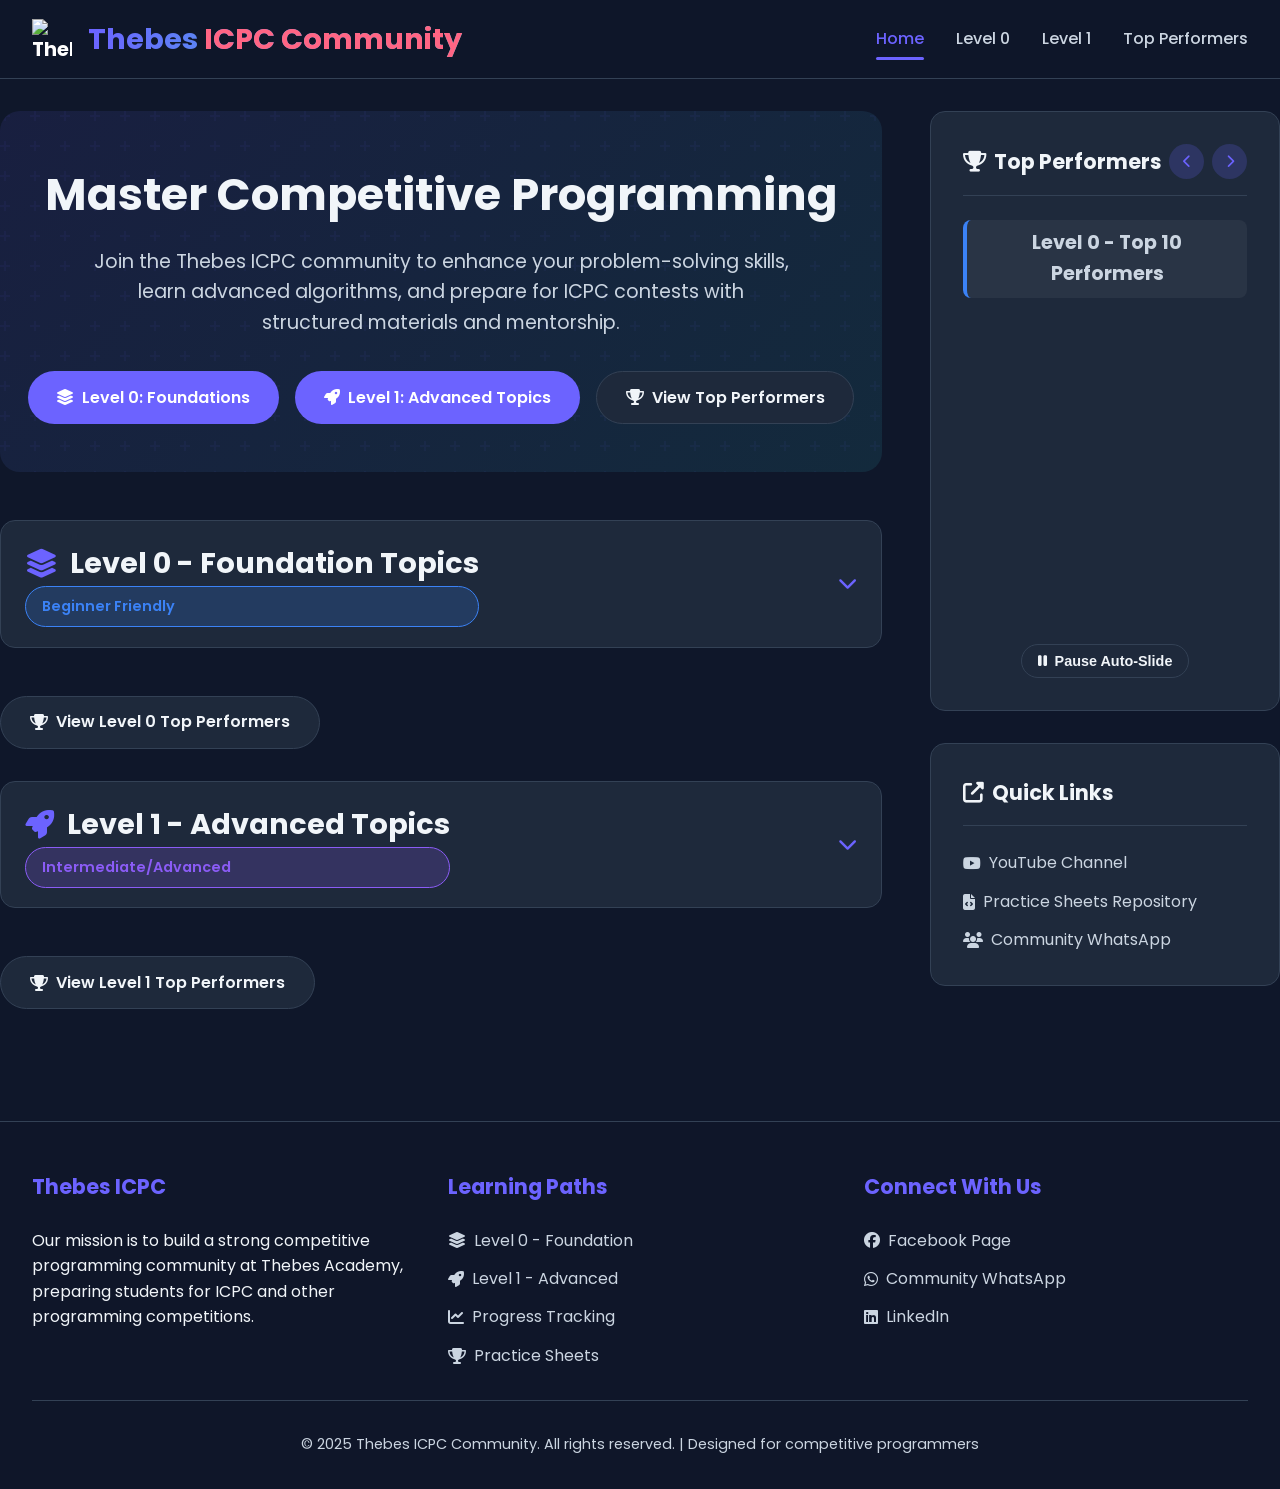
==== index.html @ 1d6b128e "a" ====
<!DOCTYPE html>
<html lang="en">

<head>
  <meta charset="UTF-8" />
  <meta name="viewport" content="width=device-width, initial-scale=1.0" />
  <title>Thebes ICPC Community | Competitive Programming</title>
  <link rel="icon" type="image/png" href="assets/favicon.png">
  <link rel="stylesheet" href="https://cdnjs.cloudflare.com/ajax/libs/font-awesome/6.4.0/css/all.min.css" />
  <link rel="preconnect" href="https://fonts.googleapis.com" />
  <link rel="preconnect" href="https://fonts.gstatic.com" crossorigin />
  <link
    href="https://fonts.googleapis.com/css2?family=Poppins:wght@300;400;500;600;700&family=JetBrains+Mono:wght@300;400;500&display=swap"
    rel="stylesheet" />
  <link rel="stylesheet" href="style.css" />
</head>

<body>
  <script src="pre.js"></script>
  <!-- Header -->
  <header>
    <div class="container nav-container">
      <div class="logo">
        <div class="logo-icon" style="width: 40px; height: 40px; font-size: 1.2rem">
          <img src="assets/logo.png" alt="Thebes ICPC Logo" style="width: 100%; height: 100%; object-fit: contain" />
        </div>
        <div class="logo-text">
          <h1>Thebes <span>ICPC</span><span> Community</span></h1>
        </div>
      </div>

      <nav>
        <button class="mobile-menu-btn" id="mobileMenuBtn">
          <i class="fas fa-bars"></i>
        </button>
        <div class="nav-links" id="navLinks">
          <a href="#home" class="active">Home</a>
          <a href="#level0">Level 0</a>
          <a href="#level1">Level 1</a>
          <a href="#top-performers">Top Performers</a>
        </div>
      </nav>
    </div>
  </header>

  <!-- Practice Sheets Modal -->
  <div class="modal" id="sheetsModal">
    <div class="modal-content">
      <div class="modal-header">
        <h3><i class="fas fa-file-code"></i> Practice Sheets Repository</h3>
        <button class="modal-close" id="modalClose">
          <i class="fas fa-times"></i>
        </button>
      </div>
      <div class="modal-body">
        <div class="modal-buttons">
          <button class="sheet-btn level0-btn" id="level0SheetsBtn">
            <div style="display: flex; align-items: center; gap: 0.8rem">
              <i class="fas fa-layer-group"></i>
              <span>Level 0 Sheets</span>
            </div>
            <i class="fas fa-external-link-alt arrow"></i>
          </button>

          <button class="sheet-btn level1-btn" id="level1SheetsBtn">
            <div style="display: flex; align-items: center; gap: 0.8rem">
              <i class="fas fa-rocket"></i>
              <span>Level 1 Sheets</span>
            </div>
            <i class="fas fa-external-link-alt arrow"></i>
          </button>
        </div>
      </div>
      <div class="modal-footer">
        <p>Click on a level to open its practice sheets</p>
      </div>
    </div>
  </div>

  <!-- Main Content -->
  <div class="container main-layout">
    <!-- Content Section -->
    <main class="content-section">
      <!-- Hero Section -->
      <section class="hero" id="home">
        <h2>Master Competitive Programming</h2>
        <p>
          Join the Thebes ICPC community to enhance your problem-solving
          skills, learn advanced algorithms, and prepare for ICPC contests
          with structured materials and mentorship.
        </p>

        <div class="hero-buttons">
          <a href="#level0" class="btn btn-primary">
            <i class="fas fa-layer-group"></i>
            Level 0: Foundations
          </a>
          <a href="#level1" class="btn btn-primary">
            <i class="fas fa-rocket"></i>
            Level 1: Advanced Topics
          </a>
          <a href="#top-performers" class="btn btn-secondary" id="viewTopPerformersBtn">
            <i class="fas fa-trophy"></i>
            View Top Performers
          </a>
        </div>
      </section>

      <!-- Level 0 Section -->
      <section id="level0">
        <div class="section-header" id="level0-header">
          <div>
            <h2>
              <i class="fas fa-layer-group"></i> Level 0 - Foundation Topics
            </h2>
            <div class="level-indicator level0-indicator">
              Beginner Friendly
            </div>
          </div>
          <i class="fas fa-chevron-down collapse-icon"></i>
        </div>

        <div class="weeks-container" id="level0-content">
          <div class="weeks-grid">
            <script>
              topics("0");
            </script>
          </div>

          <a href="#top-performers" class="btn btn-secondary top-performers-btn">
            <i class="fas fa-trophy"></i>
            View Level 0 Top Performers
          </a>
        </div>
      </section>

      <!-- Level 1 Section -->
      <section id="level1">
        <div class="section-header" id="level1-header">
          <div>
            <h2><i class="fas fa-rocket"></i> Level 1 - Advanced Topics</h2>
            <div class="level-indicator level1-indicator">
              Intermediate/Advanced
            </div>
          </div>
          <i class="fas fa-chevron-down collapse-icon"></i>
        </div>

        <div class="weeks-container" id="level1-content">
          <div class="weeks-grid">
            <script>
              topics("1");
            </script>
          </div>

          <a href="#top-performers" class="btn btn-secondary top-performers-btn">
            <i class="fas fa-trophy"></i>
            View Level 1 Top Performers
          </a>
        </div>
      </section>
    </main>

    <!-- Sidebar -->
    <aside class="sidebar">
      <div class="sidebar-card" id="top-performers">
        <div class="sidebar-header">
          <h3><i class="fas fa-trophy"></i> Top Performers</h3>
          <div class="slide-controls">
            <button class="slide-btn" id="prevSlide">
              <i class="fas fa-chevron-left"></i>
            </button>
            <button class="slide-btn" id="nextSlide">
              <i class="fas fa-chevron-right"></i>
            </button>
          </div>
        </div>

        <div class="top-performers" id="topPerformersContainer">
          <!-- Slide 1: Level 0 Top 10 -->
          <div class="slide level0-slide active" id="slide1">
            <h4 class="slide-title">Level 0 - Top 10 Performers</h4>
            <div class="performer-list">
              <script>
                performers("0");
              </script>
            </div>
          </div>

          <!-- Slide 2: Level 1 Top 3 -->
          <div class="slide level1-slide" id="slide2">
            <h4 class="slide-title">Level 1 - Top 3 Performers</h4>
            <div class="performer-list">
              <script>
                performers("1");
              </script>
            </div>
          </div>
        </div>

        <div style="text-align: center; margin-top: 1.5rem">
          <button class="btn btn-secondary" id="pauseSlideBtn" style="padding: 0.5rem 1rem; font-size: 0.9rem">
            <i class="fas fa-pause"></i> Pause Auto-Slide
          </button>
        </div>
      </div>

      <!-- Quick Links Card -->
      <div class="sidebar-card">
        <div class="sidebar-header">
          <h3><i class="fas fa-external-link-alt"></i> Quick Links</h3>
        </div>
        <div class="footer-links">
          <a href="https://www.youtube.com/@icpc-thebes" target="_blank"><i class="fab fa-youtube"></i> YouTube
            Channel</a>
          <a href="#" id="practiceSheetsBtn"><i class="fas fa-file-code"></i> Practice Sheets Repository</a>
          <a href="https://chat.whatsapp.com/K07D1q4dUjuHZh5fmkBCyW" target="_blank"><i class="fas fa-users"></i>
            Community WhatsApp</a>
        </div>
      </div>
    </aside>
  </div>

  <!-- Footer -->
  <footer>
    <div class="container">
      <div class="footer-content">
        <div class="footer-section">
          <h3>Thebes ICPC</h3>
          <p>
            Our mission is to build a strong competitive programming community
            at Thebes Academy, preparing students for ICPC and other
            programming competitions.
          </p>
        </div>

        <div class="footer-section">
          <h3>Learning Paths</h3>
          <div class="footer-links">
            <a href="#level0"><i class="fas fa-layer-group"></i> Level 0 - Foundation</a>
            <a href="#level1"><i class="fas fa-rocket"></i> Level 1 - Advanced</a>
            <a href="#"><i class="fas fa-chart-line"></i> Progress Tracking</a>
            <a href="#" id="practiceSheetsBtnFooter"><i class="fas fa-trophy"></i> Practice Sheets</a>
          </div>
        </div>

        <div class="footer-section">
          <h3>Connect With Us</h3>
          <div class="footer-links">
            <a href="https://www.facebook.com/thebescpc" target="_blank"><i class="fab fa-facebook"></i> Facebook
              Page</a>
            <a href="https://chat.whatsapp.com/K07D1q4dUjuHZh5fmkBCyW" target="_blank"><i class="fab fa-whatsapp"></i>
              Community WhatsApp</a>
            <a href="https://www.linkedin.com/company/icpc-thebes/" target="_blank"><i class="fab fa-linkedin"></i>
              LinkedIn</a>
          </div>
        </div>
      </div>

      <div class="copyright">
        <p>
          &copy; 2025 Thebes ICPC Community. All rights reserved. | Designed
          for competitive programmers
        </p>
      </div>
    </div>
  </footer>

  <script src="script.js"></script>
</body>

</html>
---- style.css ----
:root {
  --primary: #6c63ff;
  --primary-dark: #554fd8;
  --secondary: #ff6584;
  --accent: #36d1dc;
  --dark-bg: #0f172a;
  --dark-card: #1e293b;
  --dark-border: #334155;
  --text-primary: #f1f5f9;
  --text-secondary: #cbd5e1;
  --success: #10b981;
  --warning: #f59e0b;
  --level0-color: #3b82f6;
  --level1-color: #8b5cf6;
}

* {
  margin: 0;
  padding: 0;
  box-sizing: border-box;
}

body {
  font-family: "Poppins", sans-serif;
  background-color: var(--dark-bg);
  color: var(--text-primary);
  line-height: 1.6;
  overflow-x: hidden;
}

.code-font {
  font-family: "JetBrains Mono", monospace;
}

/* Header & Navigation */
header {
  background-color: rgba(15, 23, 42, 0.95);
  backdrop-filter: blur(10px);
  position: sticky;
  top: 0;
  z-index: 100;
  border-bottom: 1px solid var(--dark-border);
  padding: 1rem 0;
}

.container {
  max-width: 1400px;
  margin: 0 auto;
  padding: 0 2rem;
}

.nav-container {
  display: flex;
  justify-content: space-between;
  align-items: center;
}

.logo {
  display: flex;
  align-items: center;
  gap: 1rem;
}

.logo-icon {
  width: 50px;
  height: 50px;
  /* background: linear-gradient(135deg, var(--primary), var(--accent)); */
  border-radius: 12px;
  display: flex;
  align-items: center;
  justify-content: center;
  font-weight: 700;
  font-size: 1.5rem;
  color: white;
}

.logo-text h1 {
  font-size: 1.8rem;
  background: linear-gradient(to right, var(--primary), var(--accent));
  -webkit-background-clip: text;
  background-clip: text;
  color: transparent;
}

.logo-text span {
  color: var(--secondary);
}

.nav-links {
  display: flex;
  gap: 2rem;
}

.nav-links a {
  color: var(--text-secondary);
  text-decoration: none;
  font-weight: 500;
  transition: all 0.3s;
  padding: 0.5rem 0;
  position: relative;
}

.nav-links a:hover {
  color: var(--primary);
}

.nav-links a.active {
  color: var(--primary);
}

.nav-links a.active::after {
  content: "";
  position: absolute;
  bottom: 0;
  left: 0;
  width: 100%;
  height: 3px;
  background: var(--primary);
  border-radius: 3px;
}

.mobile-menu-btn {
  display: none;
  background: none;
  border: none;
  color: var(--text-primary);
  font-size: 1.5rem;
  cursor: pointer;
}

/* Main Layout */
.main-layout {
  display: flex;
  gap: 2rem;
  padding: 2rem 0;
}

.content-section {
  flex: 1;
  padding-right: 1rem;
}

.sidebar {
  width: 350px;
  flex-shrink: 0;
}

/* Hero Section */
.hero {
  text-align: center;
  padding: 3rem 0;
  background: linear-gradient(135deg,
      rgba(108, 99, 255, 0.1),
      rgba(54, 209, 220, 0.1));
  border-radius: 20px;
  margin-bottom: 3rem;
  position: relative;
  overflow: hidden;
}

.hero::before {
  content: "";
  position: absolute;
  top: 0;
  left: 0;
  width: 100%;
  height: 100%;
  background: url("data:image/svg+xml,%3Csvg width='60' height='60' viewBox='0 0 60 60' xmlns='http://www.w3.org/2000/svg'%3E%3Cg fill='none' fill-rule='evenodd'%3E%3Cg fill='%236c63ff' fill-opacity='0.05'%3E%3Cpath d='M36 34v-4h-2v4h-4v2h4v4h2v-4h4v-2h-4zm0-30V0h-2v4h-4v2h4v4h2V6h4V4h-4zM6 34v-4H4v4H0v2h4v4h2v-4h4v-2H6zM6 4V0H4v4H0v2h4v4h2V6h4V4H6z'/%3E%3C/g%3E%3C/g%3E%3C/svg%3E");
}

.hero h2 {
  font-size: 2.8rem;
  margin-bottom: 1rem;
  position: relative;
}

.hero p {
  font-size: 1.2rem;
  color: var(--text-secondary);
  max-width: 700px;
  margin: 0 auto 2rem;
  position: relative;
}

.hero-buttons {
  display: flex;
  justify-content: center;
  gap: 1rem;
  margin-top: 2rem;
  position: relative;
  flex-wrap: wrap;
}

.btn {
  padding: 0.8rem 1.8rem;
  border-radius: 50px;
  font-weight: 600;
  text-decoration: none;
  transition: all 0.3s;
  display: inline-flex;
  align-items: center;
  gap: 0.5rem;
  border: none;
  cursor: pointer;
  font-size: 1rem;
}

.btn-primary {
  background: var(--primary);
  color: white;
}

.btn-secondary {
  background: var(--dark-card);
  color: var(--text-primary);
  border: 1px solid var(--dark-border);
}

.btn:hover {
  transform: translateY(-5px);
  box-shadow: 0 10px 20px rgba(0, 0, 0, 0.2);
}

/* Collapsible Section Headers */
.section-header {
  display: flex;
  justify-content: space-between;
  align-items: center;
  margin-bottom: 1rem;
  padding: 1.2rem 1.5rem;
  border-radius: 15px;
  background-color: var(--dark-card);
  border: 1px solid var(--dark-border);
  cursor: pointer;
  transition: all 0.3s;
  position: relative;
}

.section-header:hover {
  border-color: var(--primary);
  box-shadow: 0 5px 15px rgba(108, 99, 255, 0.1);
}

.section-header h2 {
  font-size: 1.8rem;
  display: flex;
  align-items: center;
  gap: 0.8rem;
}

.section-header h2 i {
  color: var(--primary);
}

.level-indicator {
  padding: 0.5rem 1rem;
  border-radius: 50px;
  font-size: 0.9rem;
  font-weight: 600;
}

.level0-indicator {
  background: rgba(59, 130, 246, 0.2);
  color: var(--level0-color);
  border: 1px solid var(--level0-color);
}

.level1-indicator {
  background: rgba(139, 92, 246, 0.2);
  color: var(--level1-color);
  border: 1px solid var(--level1-color);
}

.collapse-icon {
  transition: transform 0.3s ease;
  color: var(--primary);
  font-size: 1.2rem;
}

.section-header.collapsed .collapse-icon {
  transform: rotate(-90deg);
}

/* Weeks Grid */
.weeks-container {
  overflow: hidden;
  transition: max-height 0.5s ease;
  margin-bottom: 2rem;
}

.weeks-grid {
  display: grid;
  grid-template-columns: repeat(auto-fill, minmax(300px, 1fr));
  gap: 1.5rem;
  margin-bottom: 1rem;
}

.week-card {
  background-color: var(--dark-card);
  border-radius: 15px;
  padding: 1.8rem;
  border: 1px solid var(--dark-border);
  transition: all 0.3s;
  position: relative;
  overflow: hidden;
}

.week-card:hover {
  transform: translateY(-10px);
  box-shadow: 0 15px 30px rgba(0, 0, 0, 0.3);
  border-color: var(--primary);
}

.week-card::before {
  content: "";
  position: absolute;
  top: 0;
  left: 0;
  width: 5px;
  height: 100%;
}

.level0-card::before {
  background: var(--level0-color);
}

.level1-card::before {
  background: var(--level1-color);
}

.week-header {
  display: flex;
  justify-content: space-between;
  align-items: center;
  margin-bottom: 1.2rem;
}

.week-title {
  font-size: 1.4rem;
  font-weight: 600;
}

.week-tag {
  padding: 0.3rem 0.8rem;
  border-radius: 50px;
  font-size: 0.8rem;
  font-weight: 600;
}

.level0-tag {
  background: rgba(59, 130, 246, 0.2);
  color: var(--level0-color);
}

.level1-tag {
  background: rgba(139, 92, 246, 0.2);
  color: var(--level1-color);
}

.week-materials {
  display: flex;
  flex-direction: column;
  gap: 1rem;
}

.material-link {
  display: flex;
  align-items: center;
  gap: 0.8rem;
  padding: 0.8rem;
  background-color: rgba(255, 255, 255, 0.05);
  border-radius: 10px;
  text-decoration: none;
  color: var(--text-secondary);
  transition: all 0.3s;
}

.material-link:hover {
  background-color: rgba(108, 99, 255, 0.2);
  color: var(--primary);
  transform: translateX(5px);
}

.material-link i {
  width: 20px;
  text-align: center;
}

/* Sidebar */
.sidebar-card {
  background-color: var(--dark-card);
  border-radius: 15px;
  padding: 2rem;
  margin-bottom: 2rem;
  border: 1px solid var(--dark-border);
}

.sidebar-header {
  display: flex;
  align-items: center;
  justify-content: space-between;
  margin-bottom: 1.5rem;
  padding-bottom: 1rem;
  border-bottom: 1px solid var(--dark-border);
}

.sidebar-header h3 {
  display: flex;
  align-items: center;
  gap: 0.5rem;
  font-size: 1.3rem;
}

.slide-controls {
  display: flex;
  gap: 0.5rem;
}

.slide-btn {
  width: 35px;
  height: 35px;
  border-radius: 50%;
  display: flex;
  align-items: center;
  justify-content: center;
  background: rgba(108, 99, 255, 0.2);
  color: var(--primary);
  border: none;
  cursor: pointer;
  transition: all 0.3s;
}

.slide-btn:hover {
  background: var(--primary);
  color: white;
}

/* Top Performers */
.top-performers {
  position: relative;
  min-height: 400px;
  overflow: hidden;
}

.slide {
  position: absolute;
  top: 0;
  left: 0;
  width: 100%;
  opacity: 0;
  visibility: hidden;
  transition: opacity 0.5s, visibility 0.5s;
}

.slide.active {
  opacity: 1;
  visibility: visible;
  position: relative;
}

.slide-title {
  font-size: 1.2rem;
  margin-bottom: 1.5rem;
  color: var(--text-secondary);
  text-align: center;
  padding: 0.5rem;
  border-radius: 8px;
  background: rgba(255, 255, 255, 0.05);
}

.level0-slide .slide-title {
  border-left: 4px solid var(--level0-color);
}

.level1-slide .slide-title {
  border-left: 4px solid var(--level1-color);
}

.performer-list {
  display: flex;
  flex-direction: column;
  gap: 1rem;
}

.performer {
  display: flex;
  align-items: center;
  padding: 1rem;
  background: rgba(255, 255, 255, 0.05);
  border-radius: 10px;
  transition: all 0.3s;
}

.performer:hover {
  background: rgba(108, 99, 255, 0.15);
  transform: translateX(5px);
}

.rank {
  width: 40px;
  height: 40px;
  display: flex;
  align-items: center;
  justify-content: center;
  border-radius: 50%;
  font-weight: 700;
  margin-right: 1rem;
  flex-shrink: 0;
  background: rgba(255, 255, 255, 0.1);
  color: var(--text-primary);
}

.rank-1 {
  background: linear-gradient(135deg, #ffd700, #ffa500);
  color: #000;
}

.rank-2 {
  background: linear-gradient(135deg, #c0c0c0, #a0a0a0);
  color: #000;
}

.rank-3 {
  background: linear-gradient(135deg, #cd7f32, #a6692a);
  color: #000;
}

.performer-info h4 {
  font-size: 1.1rem;
  margin-bottom: 0.3rem;
}

.performer-info p {
  font-size: 0.9rem;
  color: var(--text-secondary);
}

.score {
  margin-left: auto;
  font-weight: 700;
  color: var(--primary);
}

/* Modal */
.modal {
  display: none;
  position: fixed;
  top: 0;
  left: 0;
  width: 100%;
  height: 100%;
  background-color: rgba(0, 0, 0, 0.7);
  z-index: 1000;
  justify-content: center;
  align-items: center;
  opacity: 0;
  transition: opacity 0.3s ease;
}

.modal.active {
  display: flex;
  opacity: 1;
}

.modal-content {
  background-color: var(--dark-card);
  border-radius: 20px;
  width: 90%;
  max-width: 500px;
  border: 1px solid var(--dark-border);
  box-shadow: 0 20px 40px rgba(0, 0, 0, 0.3);
  transform: translateY(-20px);
  transition: transform 0.3s ease;
}

.modal.active .modal-content {
  transform: translateY(0);
}

.modal-header {
  padding: 1.5rem 2rem;
  border-bottom: 1px solid var(--dark-border);
  display: flex;
  justify-content: space-between;
  align-items: center;
}

.modal-header h3 {
  font-size: 1.5rem;
  display: flex;
  align-items: center;
  gap: 0.8rem;
}

.modal-close {
  background: none;
  border: none;
  color: var(--text-secondary);
  font-size: 1.5rem;
  cursor: pointer;
  transition: color 0.3s;
}

.modal-close:hover {
  color: var(--primary);
}

.modal-body {
  padding: 2rem;
}

.modal-buttons {
  display: flex;
  flex-direction: column;
  gap: 1.2rem;
}

.sheet-btn {
  display: flex;
  align-items: center;
  justify-content: space-between;
  padding: 1.2rem 1.5rem;
  border-radius: 12px;
  text-decoration: none;
  color: white;
  font-weight: 600;
  transition: all 0.3s;
  border: none;
  cursor: pointer;
  font-size: 1.1rem;
}

.sheet-btn.level0-btn {
  background: linear-gradient(135deg, var(--level0-color), #1d4ed8);
}

.sheet-btn.level1-btn {
  background: linear-gradient(135deg, var(--level1-color), #7c3aed);
}

.sheet-btn:hover {
  transform: translateY(-5px);
  box-shadow: 0 10px 20px rgba(0, 0, 0, 0.2);
}

.sheet-btn i:first-child {
  font-size: 1.3rem;
}

.sheet-btn .arrow {
  opacity: 0.8;
  transition: transform 0.3s;
}

.sheet-btn:hover .arrow {
  transform: translateX(5px);
}

.modal-footer {
  padding: 1rem 2rem;
  border-top: 1px solid var(--dark-border);
  text-align: center;
  color: var(--text-secondary);
  font-size: 0.9rem;
}

/* Footer */
footer {
  background-color: rgba(15, 23, 42, 0.95);
  border-top: 1px solid var(--dark-border);
  padding: 3rem 0 2rem;
  margin-top: 3rem;
}

.footer-content {
  display: grid;
  grid-template-columns: repeat(auto-fit, minmax(250px, 1fr));
  gap: 2rem;
  margin-bottom: 2rem;
}

.footer-section h3 {
  font-size: 1.3rem;
  margin-bottom: 1.5rem;
  color: var(--primary);
}

.footer-links {
  display: flex;
  flex-direction: column;
  gap: 0.8rem;
}

.footer-links a {
  color: var(--text-secondary);
  text-decoration: none;
  transition: all 0.3s;
  display: flex;
  align-items: center;
  gap: 0.5rem;
  cursor: pointer;
}

.footer-links a:hover {
  color: var(--primary);
  transform: translateX(5px);
}

.copyright {
  text-align: center;
  padding-top: 2rem;
  border-top: 1px solid var(--dark-border);
  color: var(--text-secondary);
  font-size: 0.9rem;
}

/* Top Performers Button */
.top-performers-btn {
  margin-top: 1rem;
  display: inline-flex;
  align-items: center;
  gap: 0.5rem;
}

/* Responsive Design */
@media (max-width: 1200px) {
  .main-layout {
    flex-direction: column;
  }

  .sidebar {
    width: 100%;
  }

  .content-section {
    padding-right: 0;
  }
}

@media (max-width: 768px) {
  .container {
    padding: 0 1rem;
  }

  .nav-links {
    display: none;
    position: absolute;
    top: 100%;
    left: 0;
    width: 100%;
    background-color: var(--dark-card);
    flex-direction: column;
    padding: 1rem;
    border-top: 1px solid var(--dark-border);
    box-shadow: 0 10px 20px rgba(0, 0, 0, 0.2);
  }

  .nav-links.active {
    display: flex;
  }

  .mobile-menu-btn {
    display: block;
  }

  .hero h2 {
    font-size: 2rem;
  }

  .weeks-grid {
    grid-template-columns: 1fr;
  }

  .hero-buttons {
    flex-direction: column;
    align-items: center;
  }

  .btn {
    width: 80%;
    justify-content: center;
  }

  .modal-content {
    width: 95%;
  }

  .sheet-btn {
    padding: 1rem 1.2rem;
    font-size: 1rem;
  }
}

@media (max-width: 767px) {
  .logo-text h1 {
    font-size: 1.25rem;
  }
}
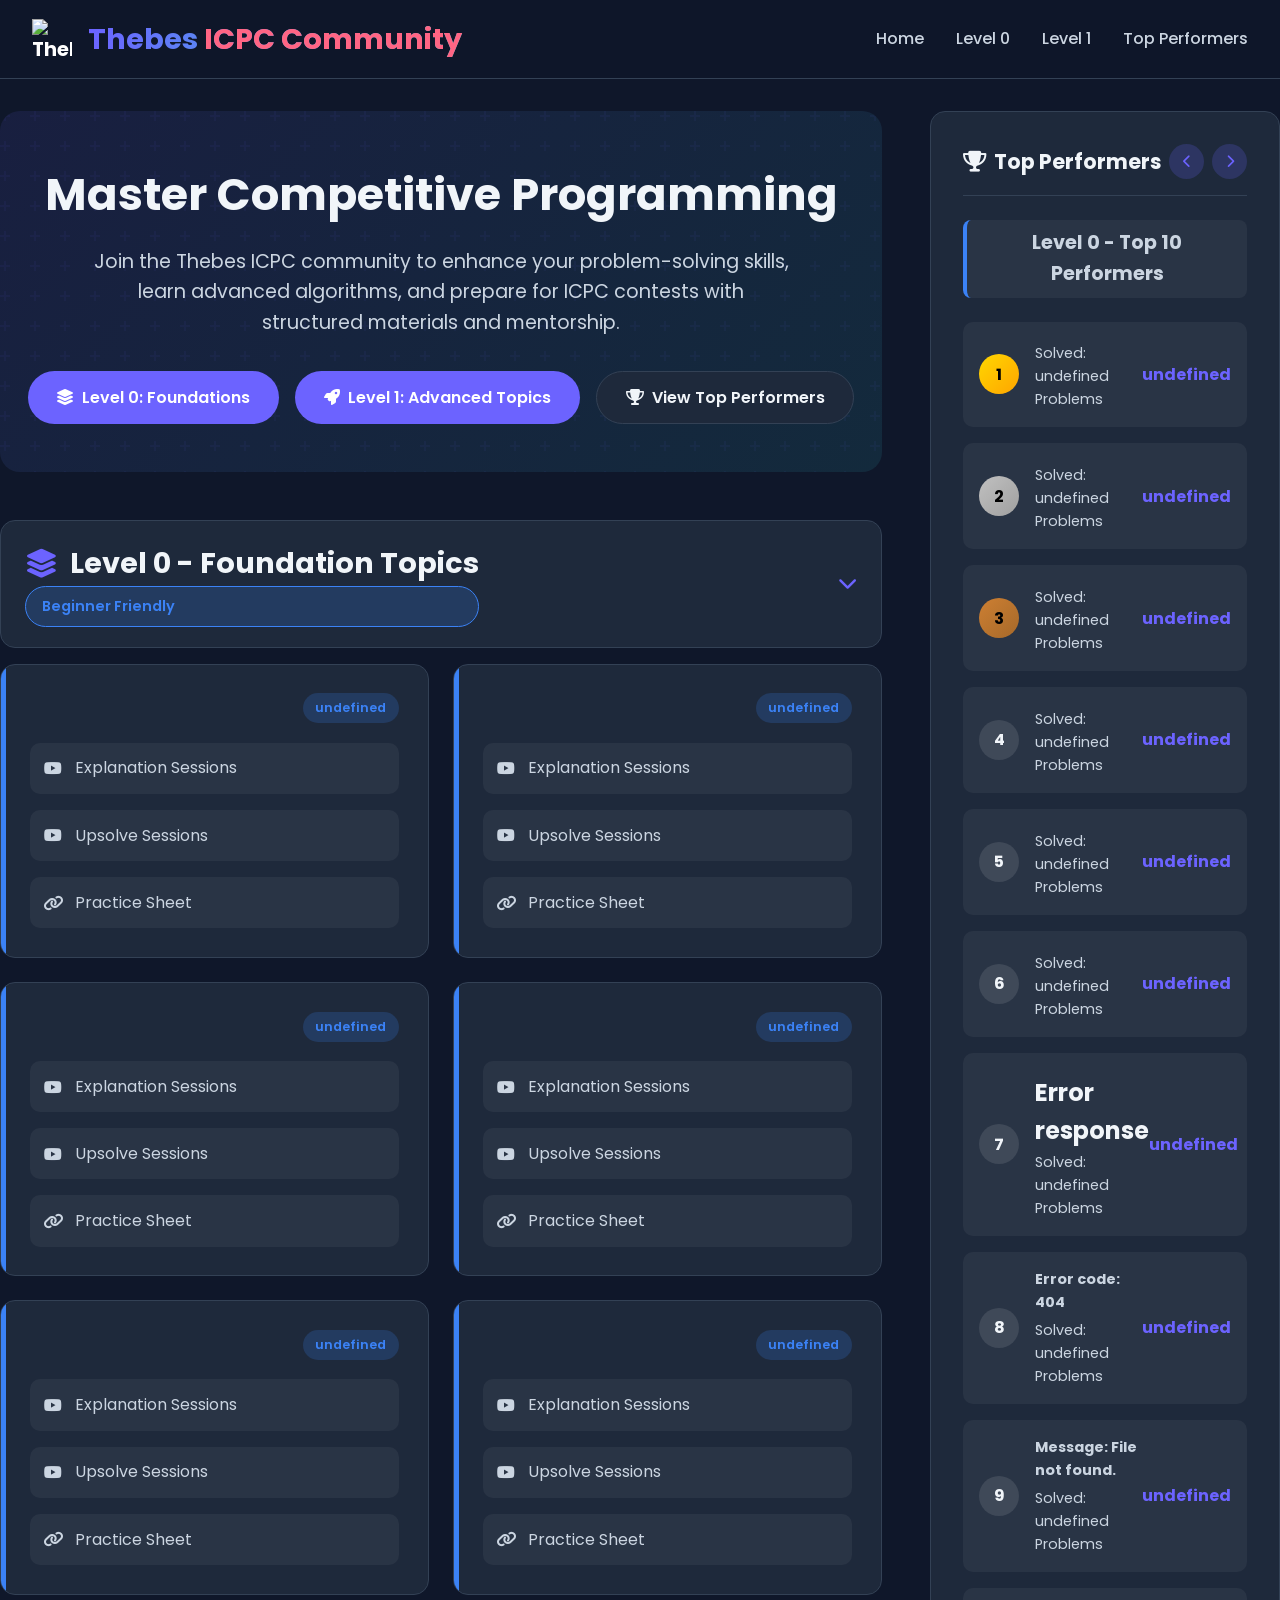
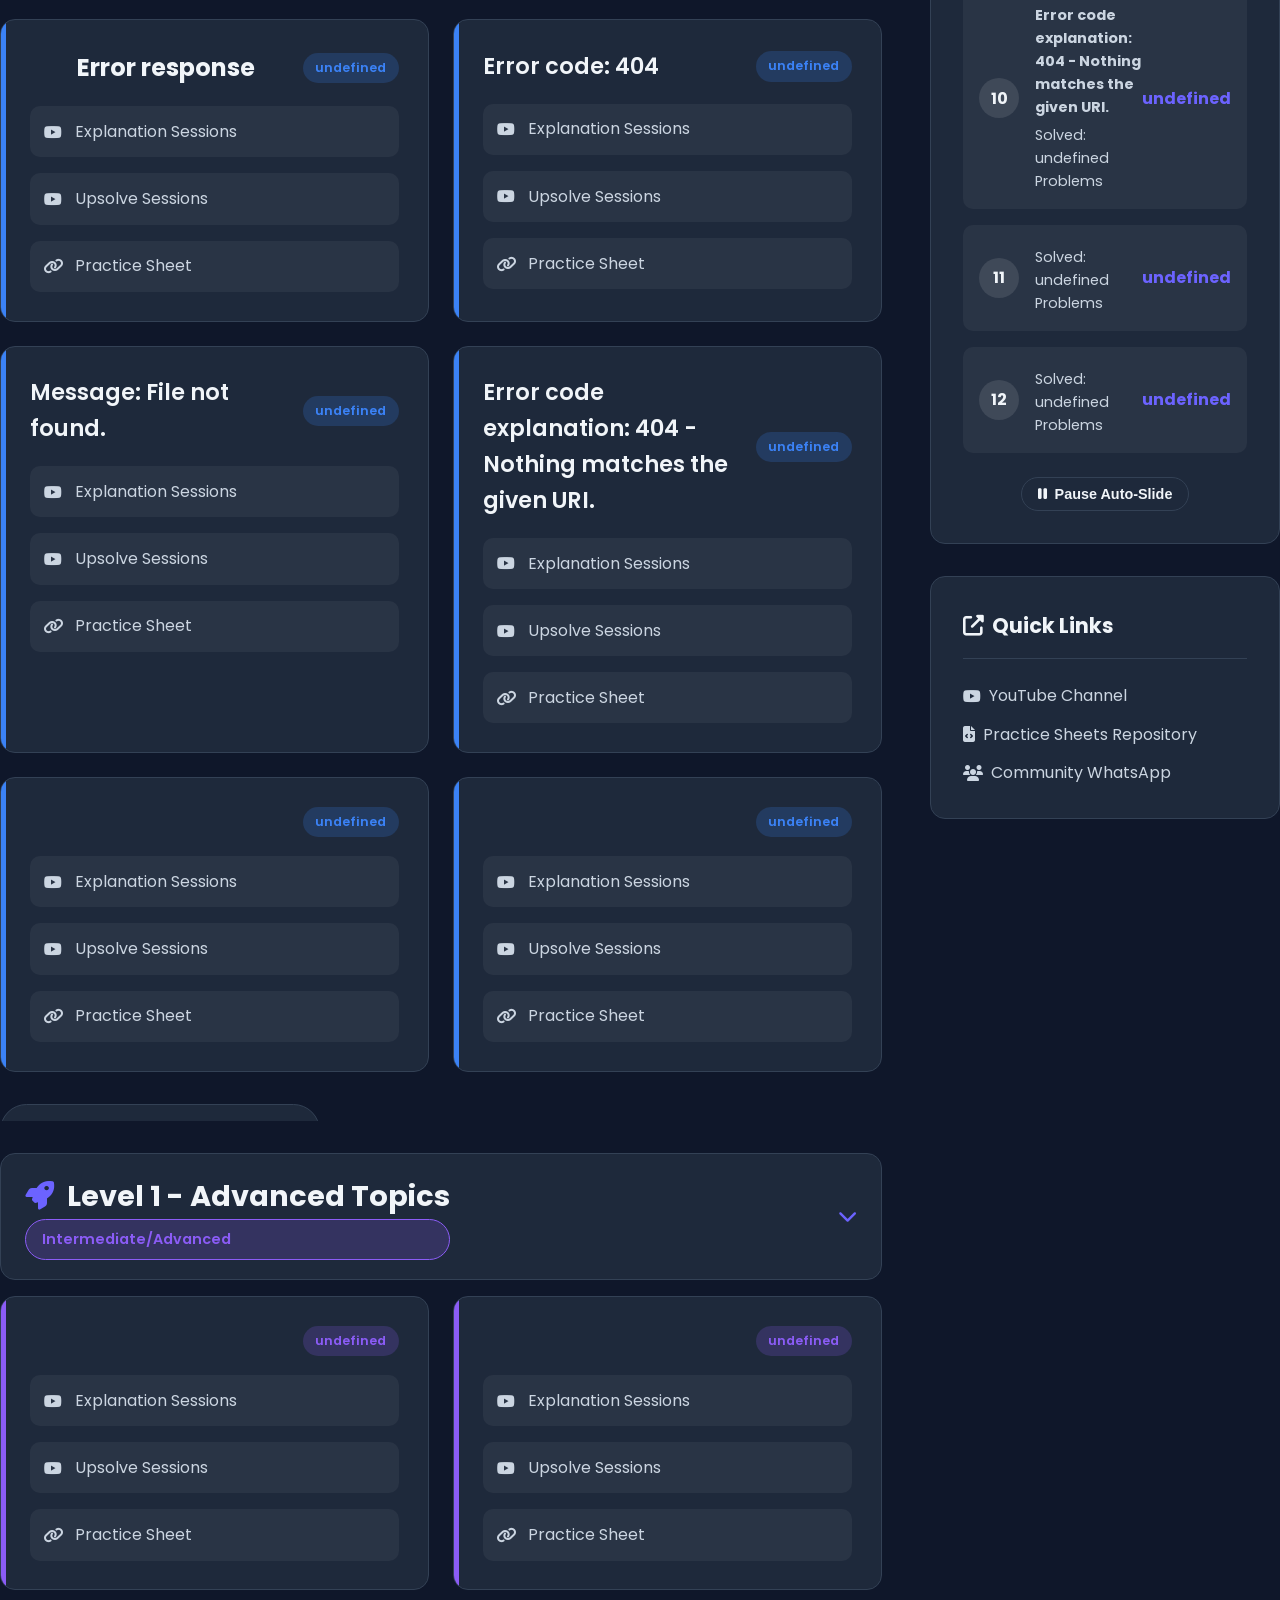
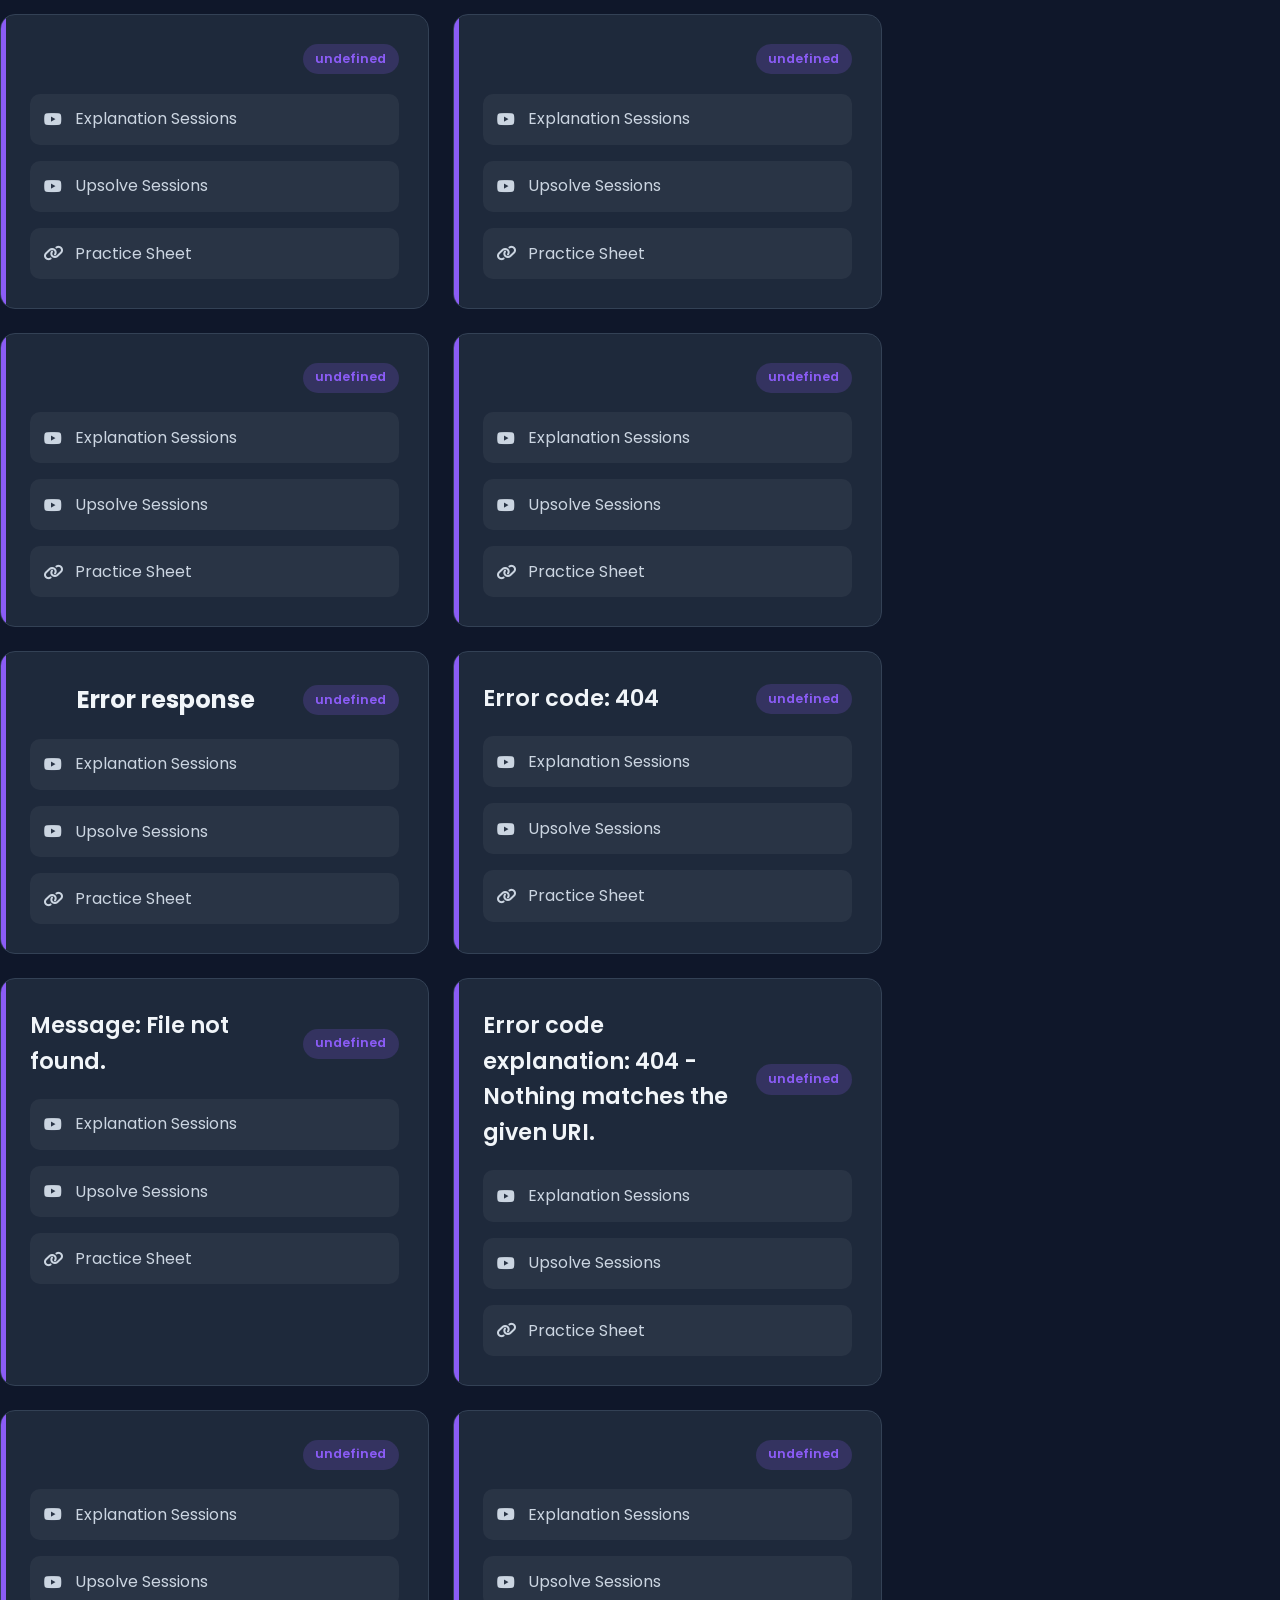
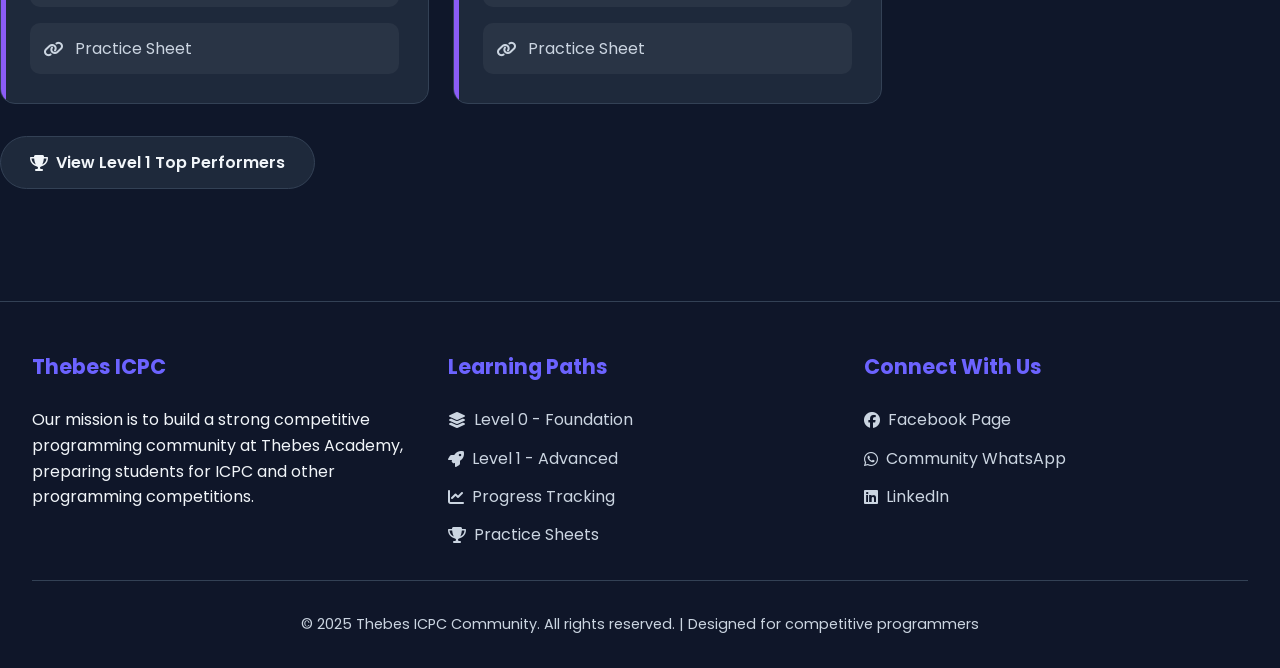
==== commit fb230345: "a" ====
--- a/index.html
+++ b/index.html
@@ -1,272 +1,316 @@
-<!DOCTYPE html>
+<!doctype html>
 <html lang="en">
-
-<head>
-  <meta charset="UTF-8" />
-  <meta name="viewport" content="width=device-width, initial-scale=1.0" />
-  <title>Thebes ICPC Community | Competitive Programming</title>
-  <link rel="icon" type="image/png" href="assets/favicon.png">
-  <link rel="stylesheet" href="https://cdnjs.cloudflare.com/ajax/libs/font-awesome/6.4.0/css/all.min.css" />
-  <link rel="preconnect" href="https://fonts.googleapis.com" />
-  <link rel="preconnect" href="https://fonts.gstatic.com" crossorigin />
-  <link
-    href="https://fonts.googleapis.com/css2?family=Poppins:wght@300;400;500;600;700&family=JetBrains+Mono:wght@300;400;500&display=swap"
-    rel="stylesheet" />
-  <link rel="stylesheet" href="style.css" />
-</head>
-
-<body>
-  <script src="pre.js"></script>
-  <!-- Header -->
-  <header>
-    <div class="container nav-container">
-      <div class="logo">
-        <div class="logo-icon" style="width: 40px; height: 40px; font-size: 1.2rem">
-          <img src="assets/logo.png" alt="Thebes ICPC Logo" style="width: 100%; height: 100%; object-fit: contain" />
-        </div>
-        <div class="logo-text">
-          <h1>Thebes <span>ICPC</span><span> Community</span></h1>
-        </div>
+  <head>
+    <meta charset="UTF-8" />
+    <meta name="viewport" content="width=device-width, initial-scale=1.0" />
+    <title>Thebes ICPC Community | Competitive Programming</title>
+    <link rel="icon" type="image/png" href="assets/favicon.png" />
+    <link
+      rel="stylesheet"
+      href="https://cdnjs.cloudflare.com/ajax/libs/font-awesome/6.4.0/css/all.min.css"
+    />
+    <link rel="preconnect" href="https://fonts.googleapis.com" />
+    <link rel="preconnect" href="https://fonts.gstatic.com" crossorigin />
+    <link
+      href="https://fonts.googleapis.com/css2?family=Poppins:wght@300;400;500;600;700&family=JetBrains+Mono:wght@300;400;500&display=swap"
+      rel="stylesheet"
+    />
+    <link rel="stylesheet" href="css/style.css" />
+  </head>
+
+  <body>
+    <script src="js/pre.js"></script>
+    <!-- Header -->
+    <header>
+      <div class="container nav-container">
+        <div class="logo">
+          <div
+            class="logo-icon"
+            style="width: 40px; height: 40px; font-size: 1.2rem"
+          >
+            <img
+              src="assets/logo.png"
+              alt="Thebes ICPC Logo"
+              style="width: 100%; height: 100%; object-fit: contain"
+            />
+          </div>
+          <div class="logo-text">
+            <h1>Thebes <span>ICPC</span><span> Community</span></h1>
+          </div>
+        </div>
+
+        <nav>
+          <button class="mobile-menu-btn" id="mobileMenuBtn">
+            <i class="fas fa-bars"></i>
+          </button>
+          <div class="nav-links" id="navLinks">
+            <a href="#home" class="active">Home</a>
+            <a href="#level0">Level 0</a>
+            <a href="#level1">Level 1</a>
+            <a href="#top-performers">Top Performers</a>
+          </div>
+        </nav>
       </div>
-
-      <nav>
-        <button class="mobile-menu-btn" id="mobileMenuBtn">
-          <i class="fas fa-bars"></i>
-        </button>
-        <div class="nav-links" id="navLinks">
-          <a href="#home" class="active">Home</a>
-          <a href="#level0">Level 0</a>
-          <a href="#level1">Level 1</a>
-          <a href="#top-performers">Top Performers</a>
-        </div>
-      </nav>
-    </div>
-  </header>
-
-  <!-- Practice Sheets Modal -->
-  <div class="modal" id="sheetsModal">
-    <div class="modal-content">
-      <div class="modal-header">
-        <h3><i class="fas fa-file-code"></i> Practice Sheets Repository</h3>
-        <button class="modal-close" id="modalClose">
-          <i class="fas fa-times"></i>
-        </button>
-      </div>
-      <div class="modal-body">
-        <div class="modal-buttons">
-          <button class="sheet-btn level0-btn" id="level0SheetsBtn">
-            <div style="display: flex; align-items: center; gap: 0.8rem">
-              <i class="fas fa-layer-group"></i>
-              <span>Level 0 Sheets</span>
-            </div>
-            <i class="fas fa-external-link-alt arrow"></i>
+    </header>
+
+    <!-- Practice Sheets Modal -->
+    <div class="modal" id="sheetsModal">
+      <div class="modal-content">
+        <div class="modal-header">
+          <h3><i class="fas fa-file-code"></i> Practice Sheets Repository</h3>
+          <button class="modal-close" id="modalClose">
+            <i class="fas fa-times"></i>
           </button>
-
-          <button class="sheet-btn level1-btn" id="level1SheetsBtn">
-            <div style="display: flex; align-items: center; gap: 0.8rem">
-              <i class="fas fa-rocket"></i>
-              <span>Level 1 Sheets</span>
-            </div>
-            <i class="fas fa-external-link-alt arrow"></i>
-          </button>
-        </div>
-      </div>
-      <div class="modal-footer">
-        <p>Click on a level to open its practice sheets</p>
+        </div>
+        <div class="modal-body">
+          <div class="modal-buttons">
+            <button class="sheet-btn level0-btn" id="level0SheetsBtn">
+              <div style="display: flex; align-items: center; gap: 0.8rem">
+                <i class="fas fa-layer-group"></i>
+                <span>Level 0 Sheets</span>
+              </div>
+              <i class="fas fa-external-link-alt arrow"></i>
+            </button>
+
+            <button class="sheet-btn level1-btn" id="level1SheetsBtn">
+              <div style="display: flex; align-items: center; gap: 0.8rem">
+                <i class="fas fa-rocket"></i>
+                <span>Level 1 Sheets</span>
+              </div>
+              <i class="fas fa-external-link-alt arrow"></i>
+            </button>
+          </div>
+        </div>
+        <div class="modal-footer">
+          <p>Click on a level to open its practice sheets</p>
+        </div>
       </div>
     </div>
-  </div>
-
-  <!-- Main Content -->
-  <div class="container main-layout">
-    <!-- Content Section -->
-    <main class="content-section">
-      <!-- Hero Section -->
-      <section class="hero" id="home">
-        <h2>Master Competitive Programming</h2>
-        <p>
-          Join the Thebes ICPC community to enhance your problem-solving
-          skills, learn advanced algorithms, and prepare for ICPC contests
-          with structured materials and mentorship.
-        </p>
-
-        <div class="hero-buttons">
-          <a href="#level0" class="btn btn-primary">
-            <i class="fas fa-layer-group"></i>
-            Level 0: Foundations
-          </a>
-          <a href="#level1" class="btn btn-primary">
-            <i class="fas fa-rocket"></i>
-            Level 1: Advanced Topics
-          </a>
-          <a href="#top-performers" class="btn btn-secondary" id="viewTopPerformersBtn">
-            <i class="fas fa-trophy"></i>
-            View Top Performers
-          </a>
-        </div>
-      </section>
-
-      <!-- Level 0 Section -->
-      <section id="level0">
-        <div class="section-header" id="level0-header">
-          <div>
-            <h2>
-              <i class="fas fa-layer-group"></i> Level 0 - Foundation Topics
-            </h2>
-            <div class="level-indicator level0-indicator">
-              Beginner Friendly
-            </div>
-          </div>
-          <i class="fas fa-chevron-down collapse-icon"></i>
-        </div>
-
-        <div class="weeks-container" id="level0-content">
-          <div class="weeks-grid">
-            <script>
-              topics("0");
-            </script>
-          </div>
-
-          <a href="#top-performers" class="btn btn-secondary top-performers-btn">
-            <i class="fas fa-trophy"></i>
-            View Level 0 Top Performers
-          </a>
-        </div>
-      </section>
-
-      <!-- Level 1 Section -->
-      <section id="level1">
-        <div class="section-header" id="level1-header">
-          <div>
-            <h2><i class="fas fa-rocket"></i> Level 1 - Advanced Topics</h2>
-            <div class="level-indicator level1-indicator">
-              Intermediate/Advanced
-            </div>
-          </div>
-          <i class="fas fa-chevron-down collapse-icon"></i>
-        </div>
-
-        <div class="weeks-container" id="level1-content">
-          <div class="weeks-grid">
-            <script>
-              topics("1");
-            </script>
-          </div>
-
-          <a href="#top-performers" class="btn btn-secondary top-performers-btn">
-            <i class="fas fa-trophy"></i>
-            View Level 1 Top Performers
-          </a>
-        </div>
-      </section>
-    </main>
-
-    <!-- Sidebar -->
-    <aside class="sidebar">
-      <div class="sidebar-card" id="top-performers">
-        <div class="sidebar-header">
-          <h3><i class="fas fa-trophy"></i> Top Performers</h3>
-          <div class="slide-controls">
-            <button class="slide-btn" id="prevSlide">
-              <i class="fas fa-chevron-left"></i>
+
+    <!-- Main Content -->
+    <div class="container main-layout">
+      <!-- Content Section -->
+      <main class="content-section">
+        <!-- Hero Section -->
+        <section class="hero" id="home">
+          <h2>Master Competitive Programming</h2>
+          <p>
+            Join the Thebes ICPC community to enhance your problem-solving
+            skills, learn advanced algorithms, and prepare for ICPC contests
+            with structured materials and mentorship.
+          </p>
+
+          <div class="hero-buttons">
+            <a href="#level0" class="btn btn-primary">
+              <i class="fas fa-layer-group"></i>
+              Level 0: Foundations
+            </a>
+            <a href="#level1" class="btn btn-primary">
+              <i class="fas fa-rocket"></i>
+              Level 1: Advanced Topics
+            </a>
+            <a
+              href="#top-performers"
+              class="btn btn-secondary"
+              id="viewTopPerformersBtn"
+            >
+              <i class="fas fa-trophy"></i>
+              View Top Performers
+            </a>
+          </div>
+        </section>
+
+        <!-- Level 0 Section -->
+        <section id="level0">
+          <div class="section-header" id="level0-header">
+            <div>
+              <h2>
+                <i class="fas fa-layer-group"></i> Level 0 - Foundation Topics
+              </h2>
+              <div class="level-indicator level0-indicator">
+                Beginner Friendly
+              </div>
+            </div>
+            <i class="fas fa-chevron-down collapse-icon"></i>
+          </div>
+
+          <div class="weeks-container" id="level0-content">
+            <div class="weeks-grid">
+              <script>
+                topics("0");
+              </script>
+            </div>
+
+            <a
+              href="#top-performers"
+              class="btn btn-secondary top-performers-btn"
+            >
+              <i class="fas fa-trophy"></i>
+              View Level 0 Top Performers
+            </a>
+          </div>
+        </section>
+
+        <!-- Level 1 Section -->
+        <section id="level1">
+          <div class="section-header" id="level1-header">
+            <div>
+              <h2><i class="fas fa-rocket"></i> Level 1 - Advanced Topics</h2>
+              <div class="level-indicator level1-indicator">
+                Intermediate/Advanced
+              </div>
+            </div>
+            <i class="fas fa-chevron-down collapse-icon"></i>
+          </div>
+
+          <div class="weeks-container" id="level1-content">
+            <div class="weeks-grid">
+              <script>
+                topics("1");
+              </script>
+            </div>
+
+            <a
+              href="#top-performers"
+              class="btn btn-secondary top-performers-btn"
+            >
+              <i class="fas fa-trophy"></i>
+              View Level 1 Top Performers
+            </a>
+          </div>
+        </section>
+      </main>
+
+      <!-- Sidebar -->
+      <aside class="sidebar">
+        <div class="sidebar-card" id="top-performers">
+          <div class="sidebar-header">
+            <h3><i class="fas fa-trophy"></i> Top Performers</h3>
+            <div class="slide-controls">
+              <button class="slide-btn" id="prevSlide">
+                <i class="fas fa-chevron-left"></i>
+              </button>
+              <button class="slide-btn" id="nextSlide">
+                <i class="fas fa-chevron-right"></i>
+              </button>
+            </div>
+          </div>
+
+          <div class="top-performers" id="topPerformersContainer">
+            <!-- Slide 1: Level 0 Top 10 -->
+            <div class="slide level0-slide active" id="slide1">
+              <h4 class="slide-title">Level 0 - Top 10 Performers</h4>
+              <div class="performer-list">
+                <script>
+                  performers("0");
+                </script>
+              </div>
+            </div>
+
+            <!-- Slide 2: Level 1 Top 3 -->
+            <div class="slide level1-slide" id="slide2">
+              <h4 class="slide-title">Level 1 - Top 3 Performers</h4>
+              <div class="performer-list">
+                <script>
+                  performers("1");
+                </script>
+              </div>
+            </div>
+          </div>
+
+          <div style="text-align: center; margin-top: 1.5rem">
+            <button
+              class="btn btn-secondary"
+              id="pauseSlideBtn"
+              style="padding: 0.5rem 1rem; font-size: 0.9rem"
+            >
+              <i class="fas fa-pause"></i> Pause Auto-Slide
             </button>
-            <button class="slide-btn" id="nextSlide">
-              <i class="fas fa-chevron-right"></i>
-            </button>
-          </div>
-        </div>
-
-        <div class="top-performers" id="topPerformersContainer">
-          <!-- Slide 1: Level 0 Top 10 -->
-          <div class="slide level0-slide active" id="slide1">
-            <h4 class="slide-title">Level 0 - Top 10 Performers</h4>
-            <div class="performer-list">
-              <script>
-                performers("0");
-              </script>
-            </div>
-          </div>
-
-          <!-- Slide 2: Level 1 Top 3 -->
-          <div class="slide level1-slide" id="slide2">
-            <h4 class="slide-title">Level 1 - Top 3 Performers</h4>
-            <div class="performer-list">
-              <script>
-                performers("1");
-              </script>
-            </div>
-          </div>
-        </div>
-
-        <div style="text-align: center; margin-top: 1.5rem">
-          <button class="btn btn-secondary" id="pauseSlideBtn" style="padding: 0.5rem 1rem; font-size: 0.9rem">
-            <i class="fas fa-pause"></i> Pause Auto-Slide
-          </button>
+          </div>
+        </div>
+
+        <!-- Quick Links Card -->
+        <div class="sidebar-card">
+          <div class="sidebar-header">
+            <h3><i class="fas fa-external-link-alt"></i> Quick Links</h3>
+          </div>
+          <div class="footer-links">
+            <a href="https://www.youtube.com/@icpc-thebes" target="_blank"
+              ><i class="fab fa-youtube"></i> YouTube Channel</a
+            >
+            <a href="#" id="practiceSheetsBtn"
+              ><i class="fas fa-file-code"></i> Practice Sheets Repository</a
+            >
+            <a
+              href="https://chat.whatsapp.com/K07D1q4dUjuHZh5fmkBCyW"
+              target="_blank"
+              ><i class="fas fa-users"></i> Community WhatsApp</a
+            >
+          </div>
+        </div>
+      </aside>
+    </div>
+
+    <!-- Footer -->
+    <footer>
+      <div class="container">
+        <div class="footer-content">
+          <div class="footer-section">
+            <h3>Thebes ICPC</h3>
+            <p>
+              Our mission is to build a strong competitive programming community
+              at Thebes Academy, preparing students for ICPC and other
+              programming competitions.
+            </p>
+          </div>
+
+          <div class="footer-section">
+            <h3>Learning Paths</h3>
+            <div class="footer-links">
+              <a href="#level0"
+                ><i class="fas fa-layer-group"></i> Level 0 - Foundation</a
+              >
+              <a href="#level1"
+                ><i class="fas fa-rocket"></i> Level 1 - Advanced</a
+              >
+              <a href="#"
+                ><i class="fas fa-chart-line"></i> Progress Tracking</a
+              >
+              <a href="#" id="practiceSheetsBtnFooter"
+                ><i class="fas fa-trophy"></i> Practice Sheets</a
+              >
+            </div>
+          </div>
+
+          <div class="footer-section">
+            <h3>Connect With Us</h3>
+            <div class="footer-links">
+              <a href="https://www.facebook.com/thebescpc" target="_blank"
+                ><i class="fab fa-facebook"></i> Facebook Page</a
+              >
+              <a
+                href="https://chat.whatsapp.com/K07D1q4dUjuHZh5fmkBCyW"
+                target="_blank"
+                ><i class="fab fa-whatsapp"></i> Community WhatsApp</a
+              >
+              <a
+                href="https://www.linkedin.com/company/icpc-thebes/"
+                target="_blank"
+                ><i class="fab fa-linkedin"></i> LinkedIn</a
+              >
+            </div>
+          </div>
+        </div>
+
+        <div class="copyright">
+          <p>
+            &copy; 2025 Thebes ICPC Community. All rights reserved. | Designed
+            for competitive programmers
+          </p>
         </div>
       </div>
-
-      <!-- Quick Links Card -->
-      <div class="sidebar-card">
-        <div class="sidebar-header">
-          <h3><i class="fas fa-external-link-alt"></i> Quick Links</h3>
-        </div>
-        <div class="footer-links">
-          <a href="https://www.youtube.com/@icpc-thebes" target="_blank"><i class="fab fa-youtube"></i> YouTube
-            Channel</a>
-          <a href="#" id="practiceSheetsBtn"><i class="fas fa-file-code"></i> Practice Sheets Repository</a>
-          <a href="https://chat.whatsapp.com/K07D1q4dUjuHZh5fmkBCyW" target="_blank"><i class="fas fa-users"></i>
-            Community WhatsApp</a>
-        </div>
-      </div>
-    </aside>
-  </div>
-
-  <!-- Footer -->
-  <footer>
-    <div class="container">
-      <div class="footer-content">
-        <div class="footer-section">
-          <h3>Thebes ICPC</h3>
-          <p>
-            Our mission is to build a strong competitive programming community
-            at Thebes Academy, preparing students for ICPC and other
-            programming competitions.
-          </p>
-        </div>
-
-        <div class="footer-section">
-          <h3>Learning Paths</h3>
-          <div class="footer-links">
-            <a href="#level0"><i class="fas fa-layer-group"></i> Level 0 - Foundation</a>
-            <a href="#level1"><i class="fas fa-rocket"></i> Level 1 - Advanced</a>
-            <a href="#"><i class="fas fa-chart-line"></i> Progress Tracking</a>
-            <a href="#" id="practiceSheetsBtnFooter"><i class="fas fa-trophy"></i> Practice Sheets</a>
-          </div>
-        </div>
-
-        <div class="footer-section">
-          <h3>Connect With Us</h3>
-          <div class="footer-links">
-            <a href="https://www.facebook.com/thebescpc" target="_blank"><i class="fab fa-facebook"></i> Facebook
-              Page</a>
-            <a href="https://chat.whatsapp.com/K07D1q4dUjuHZh5fmkBCyW" target="_blank"><i class="fab fa-whatsapp"></i>
-              Community WhatsApp</a>
-            <a href="https://www.linkedin.com/company/icpc-thebes/" target="_blank"><i class="fab fa-linkedin"></i>
-              LinkedIn</a>
-          </div>
-        </div>
-      </div>
-
-      <div class="copyright">
-        <p>
-          &copy; 2025 Thebes ICPC Community. All rights reserved. | Designed
-          for competitive programmers
-        </p>
-      </div>
-    </div>
-  </footer>
-
-  <script src="script.js"></script>
-</body>
-
-</html>+    </footer>
+
+    <script src="js/script.js"></script>
+  </body>
+</html>
--- a/css/style.css
+++ b/css/style.css
@@ -0,0 +1,798 @@
+:root {
+  --primary: #6c63ff;
+  --primary-dark: #554fd8;
+  --secondary: #ff6584;
+  --accent: #36d1dc;
+  --dark-bg: #0f172a;
+  --dark-card: #1e293b;
+  --dark-border: #334155;
+  --text-primary: #f1f5f9;
+  --text-secondary: #cbd5e1;
+  --success: #10b981;
+  --warning: #f59e0b;
+  --level0-color: #3b82f6;
+  --level1-color: #8b5cf6;
+}
+
+* {
+  margin: 0;
+  padding: 0;
+  box-sizing: border-box;
+}
+
+body {
+  font-family: "Poppins", sans-serif;
+  background-color: var(--dark-bg);
+  color: var(--text-primary);
+  line-height: 1.6;
+  overflow-x: hidden;
+}
+
+.code-font {
+  font-family: "JetBrains Mono", monospace;
+}
+
+/* Header & Navigation */
+header {
+  background-color: rgba(15, 23, 42, 0.95);
+  backdrop-filter: blur(10px);
+  position: sticky;
+  top: 0;
+  z-index: 100;
+  border-bottom: 1px solid var(--dark-border);
+  padding: 1rem 0;
+}
+
+.container {
+  max-width: 1400px;
+  margin: 0 auto;
+  padding: 0 2rem;
+}
+
+.nav-container {
+  display: flex;
+  justify-content: space-between;
+  align-items: center;
+}
+
+.logo {
+  display: flex;
+  align-items: center;
+  gap: 1rem;
+}
+
+.logo-icon {
+  width: 50px;
+  height: 50px;
+  /* background: linear-gradient(135deg, var(--primary), var(--accent)); */
+  border-radius: 12px;
+  display: flex;
+  align-items: center;
+  justify-content: center;
+  font-weight: 700;
+  font-size: 1.5rem;
+  color: white;
+}
+
+.logo-text h1 {
+  font-size: 1.8rem;
+  background: linear-gradient(to right, var(--primary), var(--accent));
+  -webkit-background-clip: text;
+  background-clip: text;
+  color: transparent;
+}
+
+.logo-text span {
+  color: var(--secondary);
+}
+
+.nav-links {
+  display: flex;
+  gap: 2rem;
+}
+
+.nav-links a {
+  color: var(--text-secondary);
+  text-decoration: none;
+  font-weight: 500;
+  transition: all 0.3s;
+  padding: 0.5rem 0;
+  position: relative;
+}
+
+.nav-links a:hover {
+  color: var(--primary);
+}
+
+.nav-links a.active {
+  color: var(--primary);
+}
+
+.nav-links a.active::after {
+  content: "";
+  position: absolute;
+  bottom: 0;
+  left: 0;
+  width: 100%;
+  height: 3px;
+  background: var(--primary);
+  border-radius: 3px;
+}
+
+.mobile-menu-btn {
+  display: none;
+  background: none;
+  border: none;
+  color: var(--text-primary);
+  font-size: 1.5rem;
+  cursor: pointer;
+}
+
+/* Main Layout */
+.main-layout {
+  display: flex;
+  gap: 2rem;
+  padding: 2rem 0;
+}
+
+.content-section {
+  flex: 1;
+  padding-right: 1rem;
+}
+
+.sidebar {
+  width: 350px;
+  flex-shrink: 0;
+}
+
+/* Hero Section */
+.hero {
+  text-align: center;
+  padding: 3rem 0;
+  background: linear-gradient(135deg,
+      rgba(108, 99, 255, 0.1),
+      rgba(54, 209, 220, 0.1));
+  border-radius: 20px;
+  margin-bottom: 3rem;
+  position: relative;
+  overflow: hidden;
+}
+
+.hero::before {
+  content: "";
+  position: absolute;
+  top: 0;
+  left: 0;
+  width: 100%;
+  height: 100%;
+  background: url("data:image/svg+xml,%3Csvg width='60' height='60' viewBox='0 0 60 60' xmlns='http://www.w3.org/2000/svg'%3E%3Cg fill='none' fill-rule='evenodd'%3E%3Cg fill='%236c63ff' fill-opacity='0.05'%3E%3Cpath d='M36 34v-4h-2v4h-4v2h4v4h2v-4h4v-2h-4zm0-30V0h-2v4h-4v2h4v4h2V6h4V4h-4zM6 34v-4H4v4H0v2h4v4h2v-4h4v-2H6zM6 4V0H4v4H0v2h4v4h2V6h4V4H6z'/%3E%3C/g%3E%3C/g%3E%3C/svg%3E");
+}
+
+.hero h2 {
+  font-size: 2.8rem;
+  margin-bottom: 1rem;
+  position: relative;
+}
+
+.hero p {
+  font-size: 1.2rem;
+  color: var(--text-secondary);
+  max-width: 700px;
+  margin: 0 auto 2rem;
+  position: relative;
+}
+
+.hero-buttons {
+  display: flex;
+  justify-content: center;
+  gap: 1rem;
+  margin-top: 2rem;
+  position: relative;
+  flex-wrap: wrap;
+}
+
+.btn {
+  padding: 0.8rem 1.8rem;
+  border-radius: 50px;
+  font-weight: 600;
+  text-decoration: none;
+  transition: all 0.3s;
+  display: inline-flex;
+  align-items: center;
+  gap: 0.5rem;
+  border: none;
+  cursor: pointer;
+  font-size: 1rem;
+}
+
+.btn-primary {
+  background: var(--primary);
+  color: white;
+}
+
+.btn-secondary {
+  background: var(--dark-card);
+  color: var(--text-primary);
+  border: 1px solid var(--dark-border);
+}
+
+.btn:hover {
+  transform: translateY(-5px);
+  box-shadow: 0 10px 20px rgba(0, 0, 0, 0.2);
+}
+
+/* Collapsible Section Headers */
+.section-header {
+  display: flex;
+  justify-content: space-between;
+  align-items: center;
+  margin-bottom: 1rem;
+  padding: 1.2rem 1.5rem;
+  border-radius: 15px;
+  background-color: var(--dark-card);
+  border: 1px solid var(--dark-border);
+  cursor: pointer;
+  transition: all 0.3s;
+  position: relative;
+}
+
+.section-header:hover {
+  border-color: var(--primary);
+  box-shadow: 0 5px 15px rgba(108, 99, 255, 0.1);
+}
+
+.section-header h2 {
+  font-size: 1.8rem;
+  display: flex;
+  align-items: center;
+  gap: 0.8rem;
+}
+
+.section-header h2 i {
+  color: var(--primary);
+}
+
+.level-indicator {
+  padding: 0.5rem 1rem;
+  border-radius: 50px;
+  font-size: 0.9rem;
+  font-weight: 600;
+}
+
+.level0-indicator {
+  background: rgba(59, 130, 246, 0.2);
+  color: var(--level0-color);
+  border: 1px solid var(--level0-color);
+}
+
+.level1-indicator {
+  background: rgba(139, 92, 246, 0.2);
+  color: var(--level1-color);
+  border: 1px solid var(--level1-color);
+}
+
+.collapse-icon {
+  transition: transform 0.3s ease;
+  color: var(--primary);
+  font-size: 1.2rem;
+}
+
+.section-header.collapsed .collapse-icon {
+  transform: rotate(-90deg);
+}
+
+/* Weeks Grid */
+.weeks-container {
+  overflow: hidden;
+  transition: max-height 0.5s ease;
+  margin-bottom: 2rem;
+}
+
+.weeks-grid {
+  display: grid;
+  grid-template-columns: repeat(auto-fill, minmax(300px, 1fr));
+  gap: 1.5rem;
+  margin-bottom: 1rem;
+}
+
+.week-card {
+  background-color: var(--dark-card);
+  border-radius: 15px;
+  padding: 1.8rem;
+  border: 1px solid var(--dark-border);
+  transition: all 0.3s;
+  position: relative;
+  overflow: hidden;
+}
+
+.week-card:hover {
+  transform: translateY(-10px);
+  box-shadow: 0 15px 30px rgba(0, 0, 0, 0.3);
+  border-color: var(--primary);
+}
+
+.week-card::before {
+  content: "";
+  position: absolute;
+  top: 0;
+  left: 0;
+  width: 5px;
+  height: 100%;
+}
+
+.level0-card::before {
+  background: var(--level0-color);
+}
+
+.level1-card::before {
+  background: var(--level1-color);
+}
+
+.week-header {
+  display: flex;
+  justify-content: space-between;
+  align-items: center;
+  margin-bottom: 1.2rem;
+}
+
+.week-title {
+  font-size: 1.4rem;
+  font-weight: 600;
+}
+
+.week-tag {
+  padding: 0.3rem 0.8rem;
+  border-radius: 50px;
+  font-size: 0.8rem;
+  font-weight: 600;
+}
+
+.level0-tag {
+  background: rgba(59, 130, 246, 0.2);
+  color: var(--level0-color);
+}
+
+.level1-tag {
+  background: rgba(139, 92, 246, 0.2);
+  color: var(--level1-color);
+}
+
+.week-materials {
+  display: flex;
+  flex-direction: column;
+  gap: 1rem;
+}
+
+.material-link {
+  display: flex;
+  align-items: center;
+  gap: 0.8rem;
+  padding: 0.8rem;
+  background-color: rgba(255, 255, 255, 0.05);
+  border-radius: 10px;
+  text-decoration: none;
+  color: var(--text-secondary);
+  transition: all 0.3s;
+}
+
+.material-link:hover {
+  background-color: rgba(108, 99, 255, 0.2);
+  color: var(--primary);
+  transform: translateX(5px);
+}
+
+.material-link i {
+  width: 20px;
+  text-align: center;
+}
+
+/* Sidebar */
+.sidebar-card {
+  background-color: var(--dark-card);
+  border-radius: 15px;
+  padding: 2rem;
+  margin-bottom: 2rem;
+  border: 1px solid var(--dark-border);
+}
+
+.sidebar-header {
+  display: flex;
+  align-items: center;
+  justify-content: space-between;
+  margin-bottom: 1.5rem;
+  padding-bottom: 1rem;
+  border-bottom: 1px solid var(--dark-border);
+}
+
+.sidebar-header h3 {
+  display: flex;
+  align-items: center;
+  gap: 0.5rem;
+  font-size: 1.3rem;
+}
+
+.slide-controls {
+  display: flex;
+  gap: 0.5rem;
+}
+
+.slide-btn {
+  width: 35px;
+  height: 35px;
+  border-radius: 50%;
+  display: flex;
+  align-items: center;
+  justify-content: center;
+  background: rgba(108, 99, 255, 0.2);
+  color: var(--primary);
+  border: none;
+  cursor: pointer;
+  transition: all 0.3s;
+}
+
+.slide-btn:hover {
+  background: var(--primary);
+  color: white;
+}
+
+/* Top Performers */
+.top-performers {
+  position: relative;
+  min-height: 400px;
+  overflow: hidden;
+}
+
+.slide {
+  position: absolute;
+  top: 0;
+  left: 0;
+  width: 100%;
+  opacity: 0;
+  visibility: hidden;
+  transition: opacity 0.5s, visibility 0.5s;
+}
+
+.slide.active {
+  opacity: 1;
+  visibility: visible;
+  position: relative;
+}
+
+.slide-title {
+  font-size: 1.2rem;
+  margin-bottom: 1.5rem;
+  color: var(--text-secondary);
+  text-align: center;
+  padding: 0.5rem;
+  border-radius: 8px;
+  background: rgba(255, 255, 255, 0.05);
+}
+
+.level0-slide .slide-title {
+  border-left: 4px solid var(--level0-color);
+}
+
+.level1-slide .slide-title {
+  border-left: 4px solid var(--level1-color);
+}
+
+.performer-list {
+  display: flex;
+  flex-direction: column;
+  gap: 1rem;
+}
+
+.performer {
+  display: flex;
+  align-items: center;
+  padding: 1rem;
+  background: rgba(255, 255, 255, 0.05);
+  border-radius: 10px;
+  transition: all 0.3s;
+}
+
+.performer:hover {
+  background: rgba(108, 99, 255, 0.15);
+  transform: translateX(5px);
+}
+
+.rank {
+  width: 40px;
+  height: 40px;
+  display: flex;
+  align-items: center;
+  justify-content: center;
+  border-radius: 50%;
+  font-weight: 700;
+  margin-right: 1rem;
+  flex-shrink: 0;
+  background: rgba(255, 255, 255, 0.1);
+  color: var(--text-primary);
+}
+
+.rank-1 {
+  background: linear-gradient(135deg, #ffd700, #ffa500);
+  color: #000;
+}
+
+.rank-2 {
+  background: linear-gradient(135deg, #c0c0c0, #a0a0a0);
+  color: #000;
+}
+
+.rank-3 {
+  background: linear-gradient(135deg, #cd7f32, #a6692a);
+  color: #000;
+}
+
+.performer-info h4 {
+  font-size: 1.1rem;
+  margin-bottom: 0.3rem;
+}
+
+.performer-info p {
+  font-size: 0.9rem;
+  color: var(--text-secondary);
+}
+
+.score {
+  margin-left: auto;
+  font-weight: 700;
+  color: var(--primary);
+}
+
+/* Modal */
+.modal {
+  display: none;
+  position: fixed;
+  top: 0;
+  left: 0;
+  width: 100%;
+  height: 100%;
+  background-color: rgba(0, 0, 0, 0.7);
+  z-index: 1000;
+  justify-content: center;
+  align-items: center;
+  opacity: 0;
+  transition: opacity 0.3s ease;
+}
+
+.modal.active {
+  display: flex;
+  opacity: 1;
+}
+
+.modal-content {
+  background-color: var(--dark-card);
+  border-radius: 20px;
+  width: 90%;
+  max-width: 500px;
+  border: 1px solid var(--dark-border);
+  box-shadow: 0 20px 40px rgba(0, 0, 0, 0.3);
+  transform: translateY(-20px);
+  transition: transform 0.3s ease;
+}
+
+.modal.active .modal-content {
+  transform: translateY(0);
+}
+
+.modal-header {
+  padding: 1.5rem 2rem;
+  border-bottom: 1px solid var(--dark-border);
+  display: flex;
+  justify-content: space-between;
+  align-items: center;
+}
+
+.modal-header h3 {
+  font-size: 1.5rem;
+  display: flex;
+  align-items: center;
+  gap: 0.8rem;
+}
+
+.modal-close {
+  background: none;
+  border: none;
+  color: var(--text-secondary);
+  font-size: 1.5rem;
+  cursor: pointer;
+  transition: color 0.3s;
+}
+
+.modal-close:hover {
+  color: var(--primary);
+}
+
+.modal-body {
+  padding: 2rem;
+}
+
+.modal-buttons {
+  display: flex;
+  flex-direction: column;
+  gap: 1.2rem;
+}
+
+.sheet-btn {
+  display: flex;
+  align-items: center;
+  justify-content: space-between;
+  padding: 1.2rem 1.5rem;
+  border-radius: 12px;
+  text-decoration: none;
+  color: white;
+  font-weight: 600;
+  transition: all 0.3s;
+  border: none;
+  cursor: pointer;
+  font-size: 1.1rem;
+}
+
+.sheet-btn.level0-btn {
+  background: linear-gradient(135deg, var(--level0-color), #1d4ed8);
+}
+
+.sheet-btn.level1-btn {
+  background: linear-gradient(135deg, var(--level1-color), #7c3aed);
+}
+
+.sheet-btn:hover {
+  transform: translateY(-5px);
+  box-shadow: 0 10px 20px rgba(0, 0, 0, 0.2);
+}
+
+.sheet-btn i:first-child {
+  font-size: 1.3rem;
+}
+
+.sheet-btn .arrow {
+  opacity: 0.8;
+  transition: transform 0.3s;
+}
+
+.sheet-btn:hover .arrow {
+  transform: translateX(5px);
+}
+
+.modal-footer {
+  padding: 1rem 2rem;
+  border-top: 1px solid var(--dark-border);
+  text-align: center;
+  color: var(--text-secondary);
+  font-size: 0.9rem;
+}
+
+/* Footer */
+footer {
+  background-color: rgba(15, 23, 42, 0.95);
+  border-top: 1px solid var(--dark-border);
+  padding: 3rem 0 2rem;
+  margin-top: 3rem;
+}
+
+.footer-content {
+  display: grid;
+  grid-template-columns: repeat(auto-fit, minmax(250px, 1fr));
+  gap: 2rem;
+  margin-bottom: 2rem;
+}
+
+.footer-section h3 {
+  font-size: 1.3rem;
+  margin-bottom: 1.5rem;
+  color: var(--primary);
+}
+
+.footer-links {
+  display: flex;
+  flex-direction: column;
+  gap: 0.8rem;
+}
+
+.footer-links a {
+  color: var(--text-secondary);
+  text-decoration: none;
+  transition: all 0.3s;
+  display: flex;
+  align-items: center;
+  gap: 0.5rem;
+  cursor: pointer;
+}
+
+.footer-links a:hover {
+  color: var(--primary);
+  transform: translateX(5px);
+}
+
+.copyright {
+  text-align: center;
+  padding-top: 2rem;
+  border-top: 1px solid var(--dark-border);
+  color: var(--text-secondary);
+  font-size: 0.9rem;
+}
+
+/* Top Performers Button */
+.top-performers-btn {
+  margin-top: 1rem;
+  display: inline-flex;
+  align-items: center;
+  gap: 0.5rem;
+}
+
+/* Responsive Design */
+@media (max-width: 1200px) {
+  .main-layout {
+    flex-direction: column;
+  }
+
+  .sidebar {
+    width: 100%;
+  }
+
+  .content-section {
+    padding-right: 0;
+  }
+}
+
+@media (max-width: 768px) {
+  .container {
+    padding: 0 1rem;
+  }
+
+  .nav-links {
+    display: none;
+    position: absolute;
+    top: 100%;
+    left: 0;
+    width: 100%;
+    background-color: var(--dark-card);
+    flex-direction: column;
+    padding: 1rem;
+    border-top: 1px solid var(--dark-border);
+    box-shadow: 0 10px 20px rgba(0, 0, 0, 0.2);
+  }
+
+  .nav-links.active {
+    display: flex;
+  }
+
+  .mobile-menu-btn {
+    display: block;
+  }
+
+  .hero h2 {
+    font-size: 2rem;
+  }
+
+  .weeks-grid {
+    grid-template-columns: 1fr;
+  }
+
+  .hero-buttons {
+    flex-direction: column;
+    align-items: center;
+  }
+
+  .btn {
+    width: 80%;
+    justify-content: center;
+  }
+
+  .modal-content {
+    width: 95%;
+  }
+
+  .sheet-btn {
+    padding: 1rem 1.2rem;
+    font-size: 1rem;
+  }
+}
+
+@media (max-width: 767px) {
+  .logo-text h1 {
+    font-size: 1.25rem;
+  }
+}
